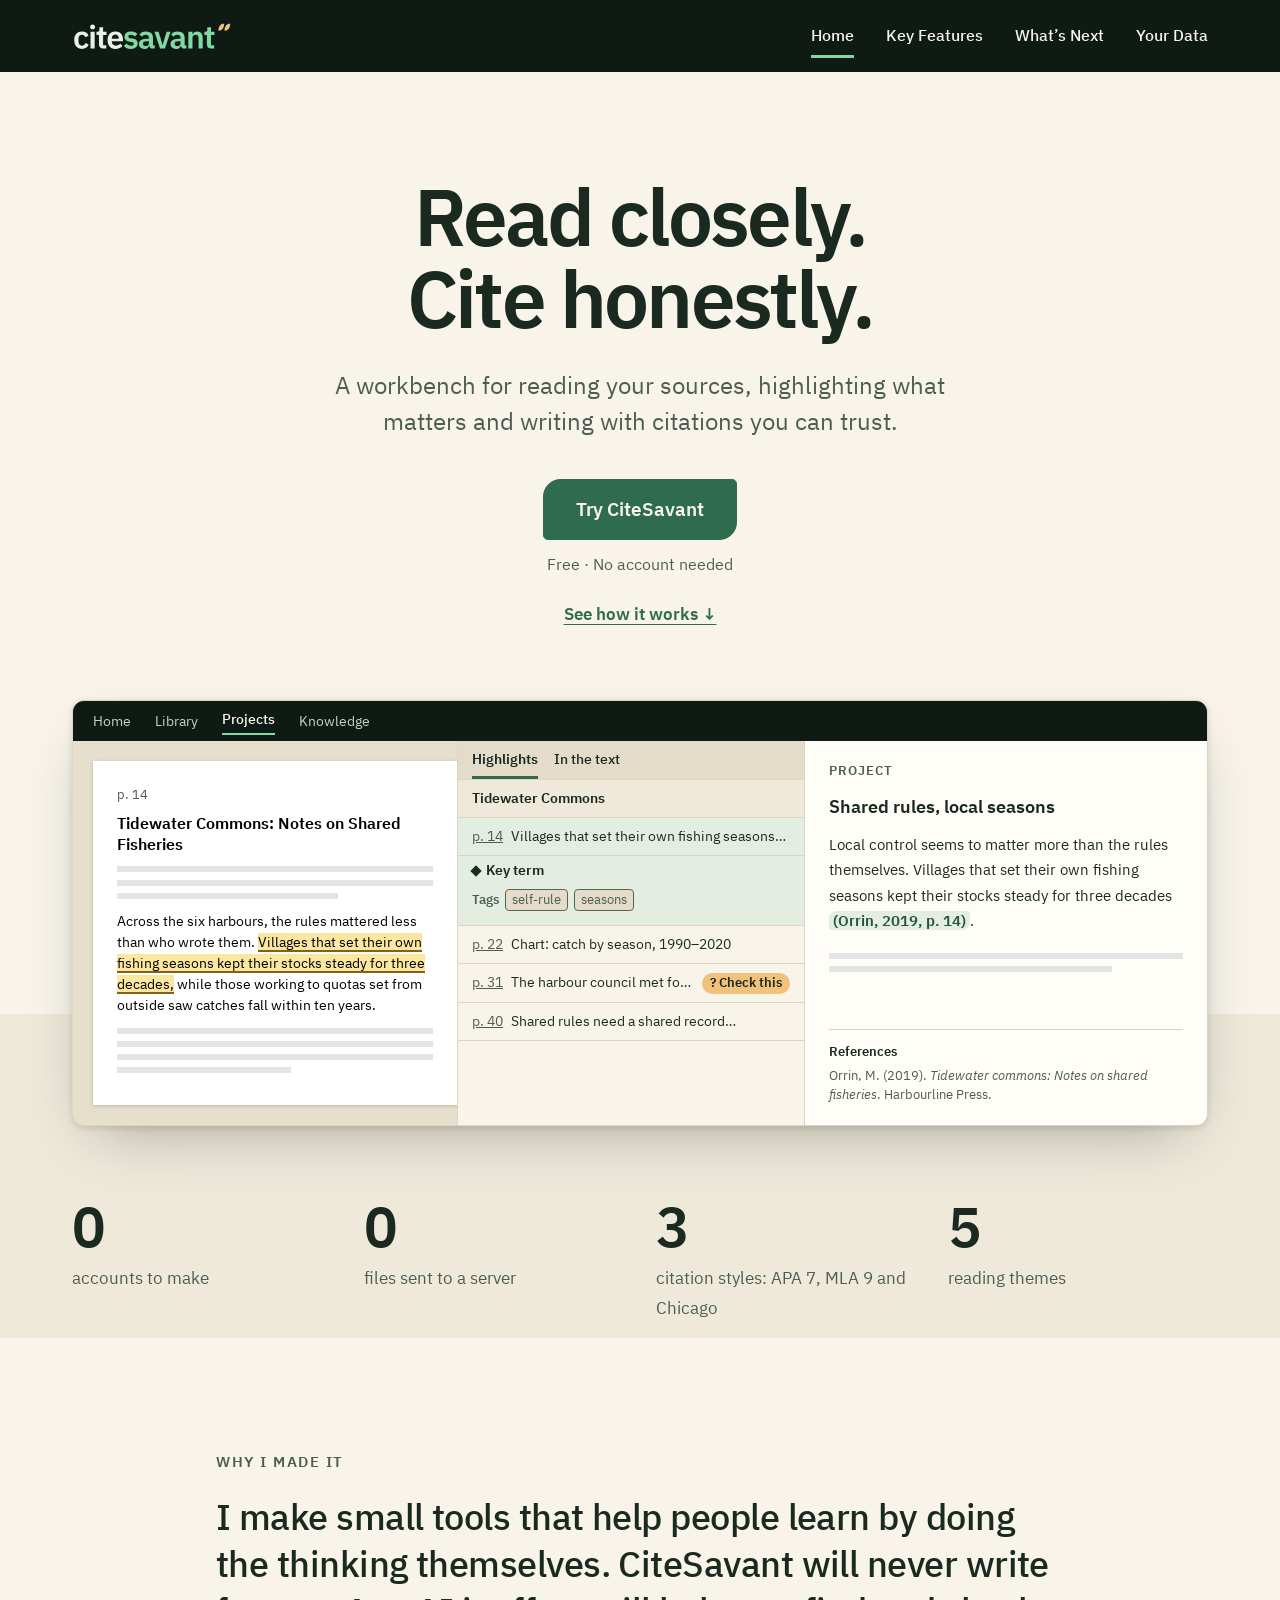
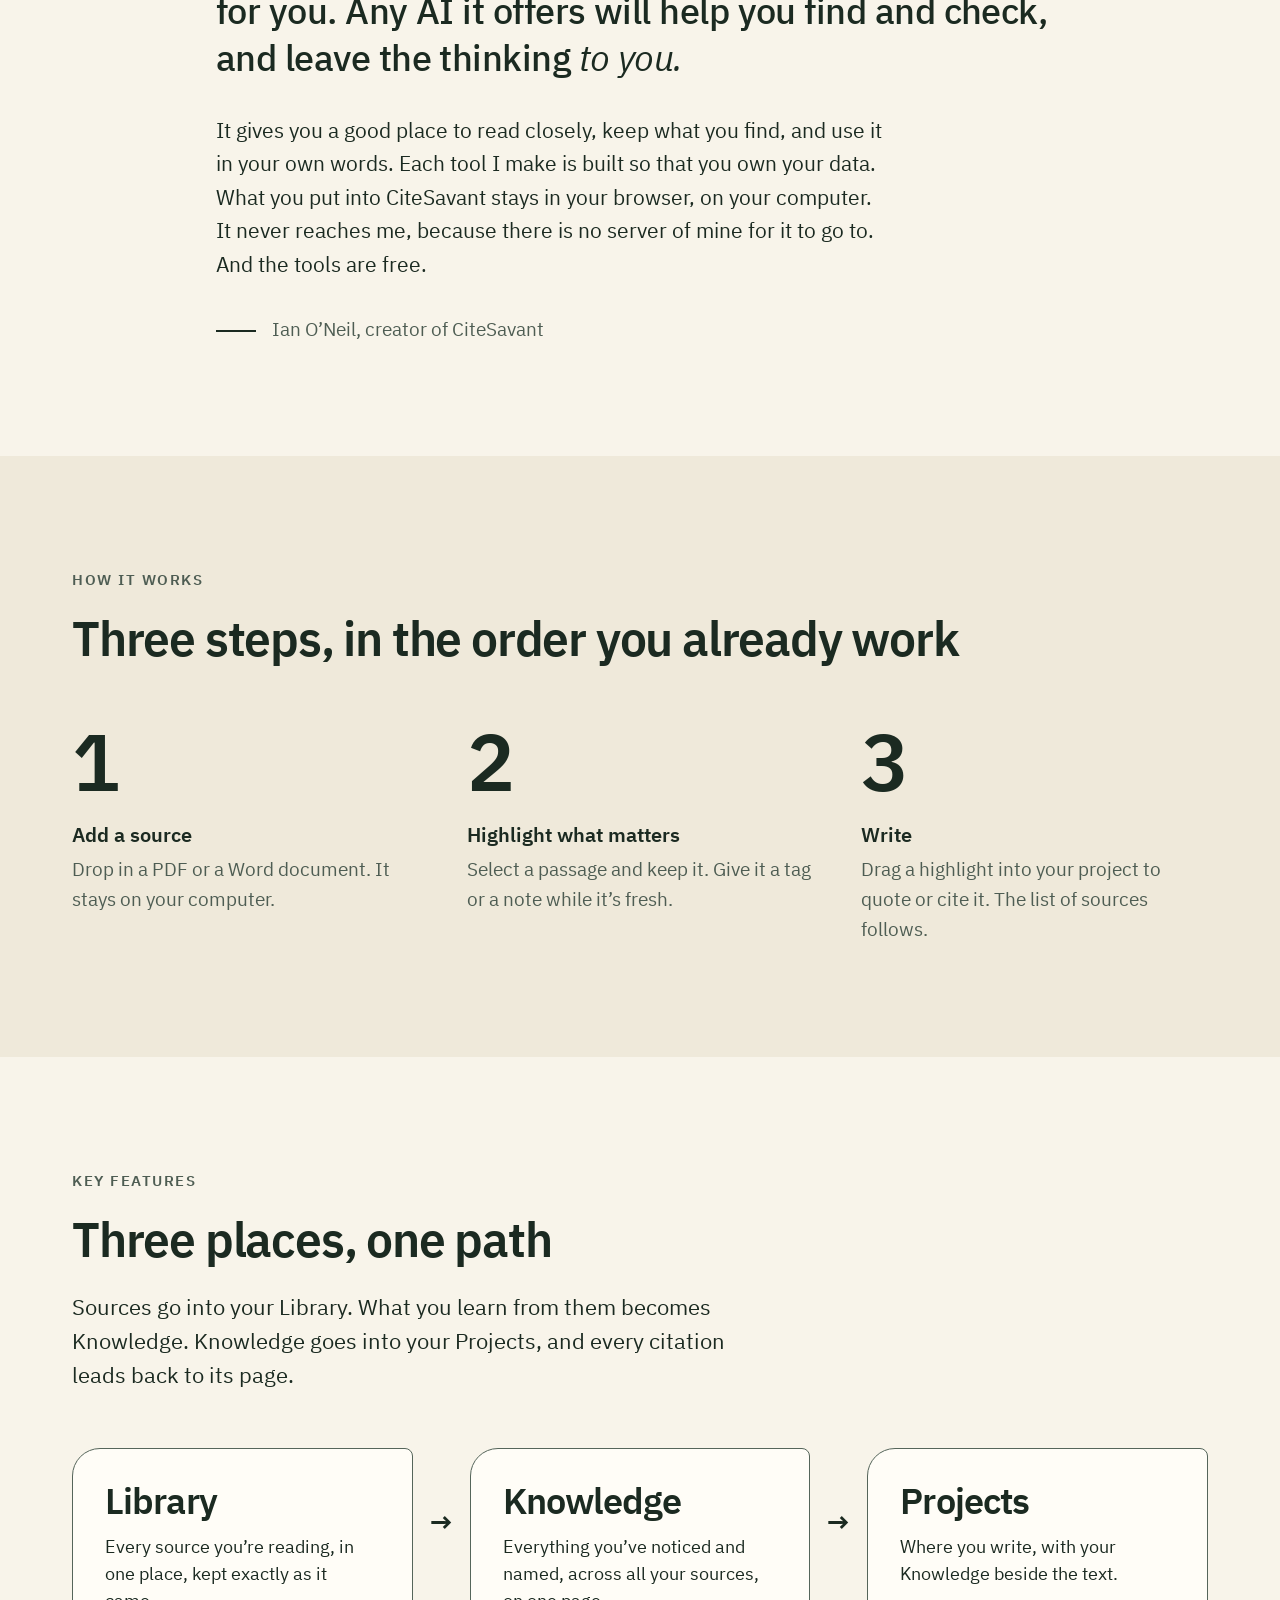
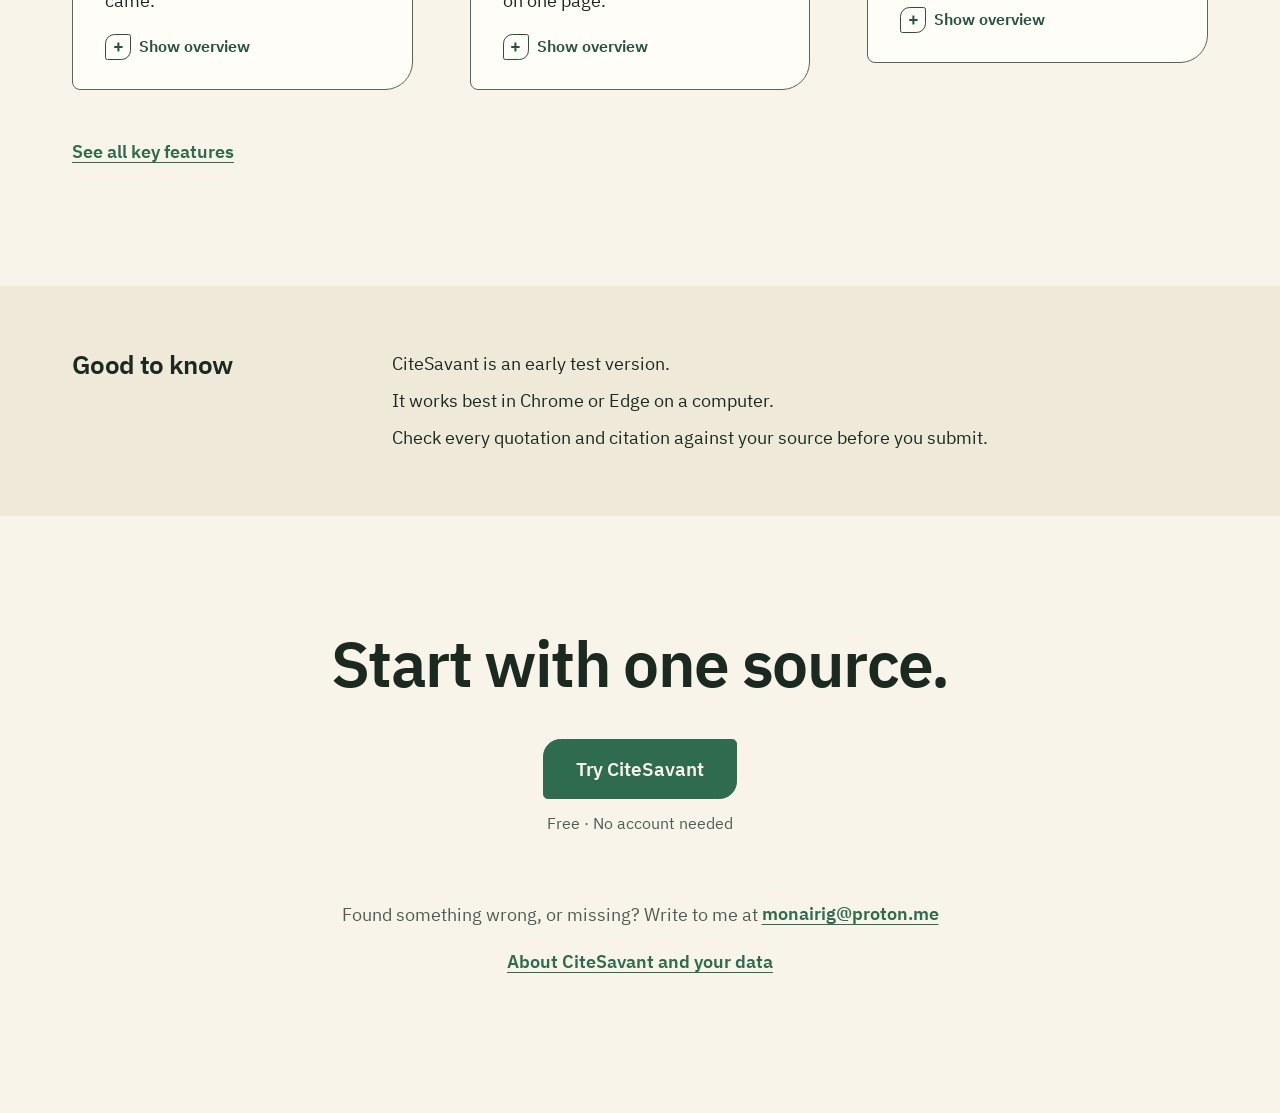
==== public/index.html @ 8fdb47af "Homepage: the approved v3 design, ready for Vercel - The four pages, stylesheet and logo from the ap" ====
<!DOCTYPE html>
<html lang="en">
<head>
<meta charset="utf-8">
<meta name="viewport" content="width=device-width, initial-scale=1">
<title>CiteSavant: read closely, cite honestly</title>
<link rel="stylesheet" href="site.css">
</head>
<body>

<header class="top">
  <div class="wrap">
    <a class="logo" href="index.html" aria-label="CiteSavant home"><img src="citesavant-wordmark-dark.svg" alt="CiteSavant"></a>
    <nav aria-label="Main">
      <a href="index.html" aria-current="page">Home</a>
      <a href="features.html">Key Features</a>
      <a href="whats-next.html">What’s Next</a>
      <a href="your-data.html">Your Data</a>
    </nav>
  </div>
</header>

<main id="top">
<section class="hero" aria-labelledby="h-open">
  <div class="wrap">
    <h1 id="h-open">Read closely.<br>Cite honestly.</h1>
    <p class="sub">A workbench for reading your sources, highlighting what matters and writing with citations you can trust.</p>
    <div class="acts">
      <a class="btn" href="https://app.citesavant.com">Try CiteSavant</a>
      <p class="under-btn">Free · No account needed</p>
      <a class="see" href="#how">See how it works ↓</a>
    </div>
  </div>
  <div class="stage">
    <div class="wrap">
      <div class="shot" role="img" aria-label="A drawing of CiteSavant. On the left, a page of a document with one passage highlighted. In the middle, the list of highlights: the selected one is a key term with the tags self-rule and seasons; another is marked Check this. On the right, a project being written, where the highlighted passage is cited as Orrin, 2019, page 14.">
        <div class="shot-bar" aria-hidden="true"><span>Home</span><span>Library</span><b>Projects</b><span>Knowledge</span></div>
        <div class="shot-body" aria-hidden="true">
          <div class="page">
            <div class="pg">p. 14</div>
            <div class="t">Tidewater Commons: Notes on Shared Fisheries</div>
            <div class="bars"><i></i><i></i><i class="w70"></i></div>
            <p>Across the six harbours, the rules mattered less than who wrote them. <span class="hl">Villages that set their own fishing seasons kept their stocks steady for three decades,</span> while those working to quotas set from outside saw catches fall within ten years.</p>
            <div class="bars"><i></i><i></i><i></i><i class="w55"></i></div>
          </div>
          <div class="side">
            <div class="tabs"><span class="on">Highlights</span><span>In the text</span></div>
            <div class="srcrow">Tidewater Commons</div>
            <div class="grow">
              <div class="row on"><span class="pl">p. 14</span><span class="tx">Villages that set their own fishing seasons…</span></div>
              <div class="det">
                <span class="kind">Key term</span>
                <div class="tagrow"><span class="k">Tags</span><span class="tag">self-rule</span><span class="tag">seasons</span></div>
              </div>
            </div>
            <div class="row"><span class="pl">p. 22</span><span class="tx">Chart: catch by season, 1990–2020</span></div>
            <div class="row"><span class="pl">p. 31</span><span class="tx">The harbour council met four times…</span><span class="check">? Check this</span></div>
            <div class="row"><span class="pl">p. 40</span><span class="tx">Shared rules need a shared record…</span></div>
          </div>
          <div class="write">
            <div class="pt">Project</div>
            <h4>Shared rules, local seasons</h4>
            <p>Local control seems to matter more than the rules themselves. Villages that set their own fishing seasons kept their stocks steady for three decades <span class="cite">(Orrin, 2019, p. 14)</span>.</p>
            <div class="bars"><i></i><i class="w80"></i></div>
            <div class="refs"><b>References</b><span class="new">Orrin, M. (2019). <i>Tidewater commons: Notes on shared fisheries</i>. Harbourline Press.</span></div>
          </div>
        </div>
      </div>
    </div>
  </div>
</section>

<section class="facts" aria-label="CiteSavant in numbers">
  <div class="wrap">
    <ul>
      <li><b>0</b><span>accounts to make</span></li>
      <li><b>0</b><span>files sent to a server</span></li>
      <li><b>3</b><span>citation styles: APA 7, MLA 9 and Chicago</span></li>
      <li><b>5</b><span>reading themes</span></li>
    </ul>
  </div>
</section>

<section class="band story" aria-labelledby="h-story">
  <div class="wrap">
    <p class="eyebrow" id="h-story">Why I made it</p>
    <blockquote>
      <p class="big">I make small tools that help people learn by doing the thinking themselves. CiteSavant will never write for you. Any AI it offers will help you find and check, and leave the thinking <em>to you.</em></p>
      <p class="rest">It gives you a good place to read closely, keep what you find, and use it in your own words. Each tool I make is built so that you own your data. What you put into CiteSavant stays in your browser, on your computer. It never reaches me, because there is no server of mine for it to go to. And the tools are free.</p>
    </blockquote>
    <p class="sign">Ian O’Neil, creator of CiteSavant</p>
  </div>
</section>

<section class="band alt" id="how" aria-labelledby="h-how">
  <div class="wrap">
    <p class="eyebrow">How it works</p>
    <h2 id="h-how">Three steps, in the order you already work</h2>
    <ol class="steps">
      <li><h3>Add a source</h3><p>Drop in a PDF or a Word document. It stays on your computer.</p></li>
      <li><h3>Highlight what matters</h3><p>Select a passage and keep it. Give it a tag or a note while it’s fresh.</p></li>
      <li><h3>Write</h3><p>Drag a highlight into your project to quote or cite it. The list of sources follows.</p></li>
    </ol>
  </div>
</section>

<section class="band" id="key-features" aria-labelledby="h-kf">
  <div class="wrap">
    <p class="eyebrow">Key features</p>
    <h2 id="h-kf">Three places, one path</h2>
    <p class="lede">Sources go into your Library. What you learn from them becomes Knowledge. Knowledge goes into your Projects, and every citation leads back to its page.</p>
    <div class="kf">
      <details name="kf">
        <summary><span class="nm">Library</span><span class="one">Every source you’re reading, in one place, kept exactly as it came.</span><span class="tog"><span class="o">Show overview</span><span class="c">Hide overview</span></span></summary>
        <div class="ov"><p>Add PDF and Word documents, search every word inside them, and sort them into collections you define.</p><p>Each file is kept once, exactly as it came, so every citation leads back to the real page.</p><a class="btn2" href="features.html#library">Explore feature</a></div>
      </details>
      <div class="arr" aria-hidden="true"><span>→</span></div>
      <details name="kf">
        <summary><span class="nm">Knowledge</span><span class="one">Everything you’ve noticed and named, across all your sources, on one page.</span><span class="tog"><span class="o">Show overview</span><span class="c">Hide overview</span></span></summary>
        <div class="ov"><p>Highlight a passage or box a chart in one step. Call it a framework, formula, key term or data, and add tags and a note.</p><p>Passages taken from a PDF are checked against the page itself, and anything doubtful is marked “Check this” until you’ve looked. It can still miss a missing accent, so check your quotes too.</p><a class="btn2" href="features.html#knowledge">Explore feature</a></div>
      </details>
      <div class="arr" aria-hidden="true"><span>→</span></div>
      <details name="kf">
        <summary><span class="nm">Projects</span><span class="one">Where you write, with your Knowledge beside the text.</span><span class="tog"><span class="o">Show overview</span><span class="c">Hide overview</span></span></summary>
        <div class="ov"><p>Drag in an item to cite or quote it. The list of sources follows in APA 7, MLA 9 or Chicago, and you can export to Word or PDF.</p><p>Anything missing from a reference shows as an amber placeholder, such as [year], never a guess.</p><a class="btn2" href="features.html#projects">Explore feature</a></div>
      </details>
    </div>
    <p class="kf-all"><a href="features.html">See all key features</a></p>
  </div>
</section>

<!-- Shared ending on every page -->
<section class="notes alt band" aria-labelledby="h-notes">
  <div class="wrap">
    <h2 id="h-notes">Good to know</h2>
    <ul>
      <li>CiteSavant is an early test version.</li>
      <li>It works best in Chrome or Edge on a computer.</li>
      <li>Check every quotation and citation against your source before you submit.</li>
    </ul>
  </div>
</section>

<section class="close" aria-labelledby="h-close">
  <div class="wrap">
    <h2 id="h-close">Start with one source.</h2>
    <a class="btn" href="https://app.citesavant.com">Try CiteSavant</a>
    <p class="under-btn">Free · No account needed</p>
    <div class="more">
      <p>Found something wrong, or missing? Write to me at <a href="mailto:monairig@proton.me">monairig@proton.me</a></p>
      <p><a href="https://app.citesavant.com/#/about">About CiteSavant and your data</a></p>
    </div>
  </div>
</section>
</main>
</body>
</html>
---- public/site.css ----
/* IBM Plex Sans, the same files the app ships (SIL Open Font License 1.1, see fonts/LICENSE.txt) */
@font-face{font-family:'IBM Plex Sans';font-style:normal;font-weight:400;font-display:swap;src:url(fonts/IBMPlexSans-Regular.woff2) format('woff2');}
@font-face{font-family:'IBM Plex Sans';font-style:normal;font-weight:500;font-display:swap;src:url(fonts/IBMPlexSans-Medium.woff2) format('woff2');}
@font-face{font-family:'IBM Plex Sans';font-style:normal;font-weight:600;font-display:swap;src:url(fonts/IBMPlexSans-SemiBold.woff2) format('woff2');}
@font-face{font-family:'IBM Plex Sans';font-style:italic;font-weight:400;font-display:swap;src:url(fonts/IBMPlexSans-Italic.woff2) format('woff2');}

:root{
  --bg:#f8f4ea; --surface:#efe9da; --desk:#e6dfcc; --rule:#ddd5c2; --line:#55655a;
  --text:#1b2a21; --muted:#4e5d53; --primary:#2f6b4f; --primary-deep:#24543e; --on-primary:#f8f4ea;
  --field:#fffdf7; --selected:#e3ede1; --chip:#e4dcc9; --highlight:#fce7a0; --check-bg:#f0c27b; --check-text:#1b2a21;
  --bar:#0f1a14; --bar-text:#f8f4ea;
  --doc-paper:#ffffff; --doc-ink:#000000;
  --leaf:1.1rem .3rem 1.1rem .3rem;
  --target:44px; --wrap:76rem; --measure:42rem;
}
*{box-sizing:border-box}
html{font-size:100%;scroll-behavior:smooth}
@media (prefers-reduced-motion: reduce){html{scroll-behavior:auto}}
body{margin:0;background:var(--bg);color:var(--text);font-family:'IBM Plex Sans','Segoe UI',system-ui,sans-serif;font-size:1.1875rem;line-height:1.6;-webkit-font-smoothing:antialiased}
a{color:var(--primary);font-weight:600;text-decoration:underline;text-underline-offset:4px;text-decoration-thickness:1px}
a:hover{text-decoration-thickness:2px;color:var(--primary-deep)}
:focus-visible{outline:3px solid var(--primary);outline-offset:2px}
h1,h2,h3{font-weight:600;margin:0;color:var(--text)}
p{margin:0}
ul{margin:0}
.wrap{max-width:var(--wrap);margin:0 auto;padding:0 2.5rem}

/* Top bar */
.top{background:var(--bar)}
.top .wrap{display:flex;align-items:center;justify-content:space-between;min-height:4.5rem;gap:1.5rem}
.logo{display:inline-flex;padding:1.125rem 0}               /* clear space = height of the "c" (about 18px at this size) */
.logo img{height:1.75rem;width:auto;min-width:96px;display:block}
.top nav{display:flex;gap:2rem}
.top nav a{color:var(--bar-text);font-weight:500;font-size:1rem;text-decoration:none;min-height:var(--target);display:inline-flex;align-items:center}
.top nav a:hover{text-decoration:underline;color:var(--bar-text)}
.top :focus-visible{outline-color:#7fd9a4}

/* Buttons */
.btn{display:inline-flex;align-items:center;justify-content:center;min-height:56px;padding:.875rem 2rem;border-radius:var(--leaf);background:var(--primary);color:var(--on-primary);font-size:1.1875rem;font-weight:600;text-decoration:none;border:1px solid var(--primary)}
.btn:hover{background:var(--primary-deep);color:var(--on-primary);text-decoration:none}
.under-btn{margin-top:.75rem;font-size:1rem;color:var(--muted)}

/* Bands: colour and space separate sections, not lines */
.band{padding:7rem 0}
.band.alt{background:var(--surface)}
.eyebrow{font-size:.9375rem;font-weight:600;letter-spacing:.1em;text-transform:uppercase;color:var(--muted);margin-bottom:1.25rem}
h2{font-size:3rem;line-height:1.1;letter-spacing:-.025em;margin-bottom:1.5rem}
h3{font-size:1.25rem;line-height:1.35;margin-bottom:.375rem}
.lede{font-size:1.375rem;line-height:1.55;max-width:var(--measure)}
.muted{color:var(--muted)}

/* Opening */
.hero{padding:6.5rem 0 0;text-align:center}
.hero h1{font-size:5rem;line-height:1.02;letter-spacing:-.035em;margin:0 auto 1.75rem}
.hero .sub{font-size:1.5rem;line-height:1.5;color:var(--muted);max-width:40rem;margin:0 auto 2.5rem}
.hero .acts{display:flex;flex-direction:column;align-items:center}
.hero .see{margin-top:1.5rem;font-size:1.0625rem}
.hero .stage{margin-top:4.5rem;position:relative}
.hero .stage::after{content:"";position:absolute;left:0;right:0;bottom:0;height:7rem;background:var(--surface);z-index:0}
.hero .stage .wrap{position:relative;z-index:1}

/* The drawing of the app (fictional content) */
.shot{background:var(--desk);border:1px solid var(--rule);border-radius:.75rem;overflow:hidden;box-shadow:0 24px 60px -24px rgba(15,26,20,.35),0 2px 6px rgba(15,26,20,.12);text-align:left}
.shot-bar{height:2.5rem;background:var(--bar);display:flex;align-items:center;gap:1.5rem;padding:0 1.25rem;color:#c5d3c9;font-size:.875rem}
.shot-bar b{color:var(--bar-text);font-weight:500;border-bottom:2px solid #7fd9a4;padding-bottom:.125rem}
.shot-body{display:grid;grid-template-columns:1.05fr .95fr 1.1fr;font-size:.875rem;line-height:1.5}
.page{background:var(--doc-paper);color:var(--doc-ink);margin:1.25rem 0 1.25rem 1.25rem;padding:1.5rem;box-shadow:0 1px 4px rgba(0,0,0,.18)}
.page .pg{color:#555;font-size:.8125rem;margin-bottom:.5rem}
.page .t{font-weight:600;font-size:1rem;line-height:1.3;margin-bottom:.75rem}
.bars i{display:block;height:.375rem;background:#e4e4e4;margin:.45rem 0}
.page p{margin:.75rem 0}
.hl{background-image:linear-gradient(var(--highlight),var(--highlight));background-repeat:no-repeat;background-size:100% 100%;text-decoration:underline;text-decoration-thickness:2px;text-underline-offset:3px;text-decoration-color:rgba(120,80,0,.9)}
.side{background:var(--bg);border-left:1px solid var(--rule);border-right:1px solid var(--rule)}
.tabs{display:flex;gap:1rem;padding:.5rem .875rem 0;background:var(--chip);border-bottom:1px solid var(--rule)}
.tabs span{padding-bottom:.375rem;font-weight:500}
.tabs .on{font-weight:600;border-bottom:3px solid var(--primary)}
.srcrow{padding:.5rem .875rem;background:var(--surface);border-bottom:1px solid var(--rule);font-weight:600}
.row{display:flex;gap:.5rem;align-items:baseline;padding:.5rem .875rem;border-bottom:1px solid var(--rule)}
.row.on{background:var(--selected)}
.pl{color:var(--muted);text-decoration:underline;flex:none}
.tx{flex:1;min-width:0;overflow:hidden;text-overflow:ellipsis;white-space:nowrap}
.det{background:var(--selected);border-bottom:1px solid var(--rule);padding:.25rem .875rem .875rem;display:grid;gap:.5rem}
.det .k{font-size:.8125rem;font-weight:600;color:var(--muted)}
.kind{display:inline-flex;align-items:center;gap:.375rem;font-weight:600;color:var(--text)}
.kind::before{content:"";width:.5rem;height:.5rem;background:var(--text);transform:rotate(45deg)}
.tag{display:inline-block;flex:none;padding:0 .375rem;border:1px solid var(--line);border-radius:.25rem;background:var(--chip);color:var(--muted);font-size:.8125rem;line-height:1.5}
.tagrow{display:flex;gap:.375rem;flex-wrap:wrap;align-items:center}
.check{display:inline-flex;align-items:center;gap:.25rem;flex:none;padding:0 .5rem;border-radius:999px;background:var(--check-bg);color:var(--check-text);font-weight:600;font-size:.8125rem;line-height:1.6}
.write{background:var(--field);padding:1.25rem 1.5rem;display:flex;flex-direction:column;gap:.75rem}
.write .pt{font-size:.8125rem;font-weight:600;letter-spacing:.08em;text-transform:uppercase;color:var(--muted)}
.write h4{margin:0;font-size:1.125rem;font-weight:600}
.write p{font-size:.9375rem;line-height:1.7}
.cite{display:inline;color:var(--primary-deep);font-weight:600;background:var(--selected);border-radius:.5rem .15rem .5rem .15rem;padding:0 .25rem;white-space:nowrap}
.write .refs{margin-top:auto;border-top:1px solid var(--rule);padding-top:.75rem;font-size:.8125rem;color:var(--muted)}
.write .refs b{display:block;font-weight:600;color:var(--text);margin-bottom:.25rem}

/* Opening animation: the passage is highlighted, then the citation lands in the project. CSS only; plays once. */
@media (prefers-reduced-motion: no-preference){
  .hl{animation:sweep 1s cubic-bezier(.4,0,.2,1) .6s both}
  .grow{animation:rise .5s ease-out 1.7s both}
  .cite{animation:land .6s cubic-bezier(.3,1.4,.6,1) 2.4s both}
  .refs .new{animation:rise .5s ease-out 2.9s both}
}
@keyframes sweep{from{background-size:0% 100%;text-decoration-color:transparent}to{background-size:100% 100%}}
@keyframes rise{from{opacity:0;transform:translateY(6px)}to{opacity:1;transform:none}}
@keyframes land{from{opacity:0;transform:translateY(-10px) scale(.9)}to{opacity:1;transform:none}}

/* Facts strip */
.facts{background:var(--surface);padding:4.5rem 0 1rem}
.facts ul{list-style:none;padding:0;display:grid;grid-template-columns:repeat(4,1fr);gap:2rem}
.facts b{display:block;font-size:3.5rem;font-weight:600;line-height:1;letter-spacing:-.03em;margin-bottom:.5rem}
.facts span{color:var(--muted);font-size:1.0625rem}

/* Story as a pull-quote */
.story .wrap{max-width:58rem}
.story blockquote{margin:0}
.story .big{font-size:2.25rem;line-height:1.3;letter-spacing:-.015em;font-weight:500}
.story .big em{font-style:italic}
.story .rest{margin-top:2rem;font-size:1.3125rem;max-width:var(--measure);color:var(--text)}
.story .sign{margin-top:2rem;color:var(--muted)}
.story .sign::before{content:"";display:inline-block;width:2.5rem;height:2px;background:var(--text);vertical-align:middle;margin-right:1rem}

/* How it works */
.steps{display:grid;grid-template-columns:repeat(3,minmax(0,1fr));gap:3rem;margin:3.5rem 0 0;padding:0;list-style:none;counter-reset:s}
.steps li{counter-increment:s}
.steps li::before{content:counter(s);display:block;font-size:5rem;font-weight:600;line-height:1;letter-spacing:-.04em;margin-bottom:1.25rem;color:var(--text)}
.steps p{color:var(--muted)}

/* How it fits together */
.fit{display:grid;grid-template-columns:minmax(0,1fr) minmax(0,1.25fr);gap:5rem;align-items:center}
.flow{display:grid;grid-template-columns:1fr auto 1fr auto 1fr;align-items:center;gap:.75rem;text-align:center}
.flow .node{background:var(--field);border:2px solid var(--text);padding:1.25rem .75rem}
.flow .node b{display:block;font-size:1.25rem;font-weight:600}
.flow .node span{display:block;font-size:.9375rem;color:var(--muted);margin-top:.25rem}
.flow .arr{font-size:1.5rem;font-weight:600}
.back{grid-column:1/-1;display:flex;align-items:center;gap:.75rem;margin-top:.75rem;font-size:.9375rem;color:var(--muted)}
.back .ln{flex:1;height:2px;background:var(--line);position:relative}
.back .ln::before{content:"";position:absolute;left:0;top:-5px;border:6px solid transparent;border-right:9px solid var(--line);border-left:0}

/* Part sections: Library, Knowledge, Projects */
.part-head{display:grid;grid-template-columns:minmax(0,1fr) minmax(0,1.15fr);gap:5rem;align-items:start}
.part-head.flip > :first-child{order:2}
.part-head .bigname{font-size:4rem;line-height:1;letter-spacing:-.035em;margin-bottom:1.25rem}
.part-head .what{font-size:1.5rem;line-height:1.45;margin-bottom:2.25rem}
.why{border-left:3px solid var(--primary);padding-left:1.5rem}
.why .k{font-size:.9375rem;font-weight:600;letter-spacing:.1em;text-transform:uppercase;color:var(--muted);margin-bottom:.625rem}
.why p + p{margin-top:.875rem}
.tiles{list-style:none;padding:0;margin:4rem 0 0;display:grid;grid-template-columns:repeat(auto-fit,minmax(13rem,1fr));gap:1rem}
.tiles li{background:var(--field);border:1px solid var(--rule);border-radius:.75rem;padding:1.5rem;font-size:1.0625rem;line-height:1.5}
.tiles .k{display:block;font-size:.9375rem;font-weight:600;letter-spacing:.1em;text-transform:uppercase;color:var(--muted);margin-bottom:.625rem}
.band.alt .tiles li{background:var(--bg)}
.extra{display:grid;grid-template-columns:minmax(0,1fr) minmax(0,1fr);gap:5rem;align-items:center;margin-top:5rem}
.extra h3{font-size:1.625rem;letter-spacing:-.01em;margin-bottom:.75rem}

/* Small app pictures */
.pic{background:var(--desk);border:1px solid var(--rule);border-radius:.75rem;overflow:hidden;box-shadow:0 18px 40px -22px rgba(15,26,20,.35);font-size:.875rem;line-height:1.45}
.pic .shot-bar{height:2.25rem}
.lib{display:grid;grid-template-columns:11rem 1fr;background:var(--bg)}
.lib .cols{background:var(--surface);border-right:1px solid var(--rule);padding:.875rem 0}
.lib .cols .h{font-size:.8125rem;font-weight:600;letter-spacing:.08em;text-transform:uppercase;color:var(--muted);padding:0 .875rem .5rem}
.lib .cols div.c{padding:.375rem .875rem}
.lib .cols div.c.on{background:var(--selected);font-weight:600}
.lib .main{padding:.875rem}
.fieldbox{background:var(--field);border:1px solid var(--line);border-radius:var(--leaf);padding:.375rem .75rem;display:flex;justify-content:space-between;gap:.5rem}
.fieldbox span{color:var(--muted)}
.lib table{width:100%;border-collapse:collapse;margin-top:.75rem}
.lib th{text-align:left;font-size:.8125rem;font-weight:600;color:var(--muted);padding:.375rem .5rem;border-bottom:1px solid var(--rule)}
.lib td{padding:.5rem;border-bottom:1px solid var(--rule);vertical-align:top}
.lib td .s{display:block;font-size:.8125rem;color:var(--muted)}
.know{background:var(--bg);padding:.875rem;display:grid;gap:.625rem}
.chips{display:flex;gap:.375rem;flex-wrap:wrap}
.chips span{border:1px solid var(--line);border-radius:999px;padding:0 .625rem;background:var(--bg)}
.chips span.on{background:var(--primary);border-color:var(--primary);color:var(--on-primary);font-weight:600}
.item{background:var(--field);border:1px solid var(--rule);padding:.75rem .875rem}
.item .top2{display:flex;justify-content:space-between;gap:.5rem;margin-bottom:.25rem}
.item .from{color:var(--muted);font-size:.8125rem}
.item .parts{display:flex;gap:.375rem;flex-wrap:wrap;margin-top:.375rem}
.item .fx{font-style:italic}
.item .chart{display:flex;align-items:flex-end;gap:.375rem;height:3rem;margin-top:.375rem;padding:.25rem;border:2px solid var(--primary)}
.item .chart i{flex:1;background:#b9c4bb}
.proj{display:grid;grid-template-columns:1.35fr 1fr;background:var(--bg)}
.proj .write{border-right:1px solid var(--rule)}
.proj .fig{border:1px solid var(--rule);padding:.5rem;background:var(--bg)}
.proj .fig .chart{display:flex;align-items:flex-end;gap:.375rem;height:3.25rem}
.proj .fig .chart i{flex:1;background:#b9c4bb}
.proj .fig .cap{font-size:.8125rem;color:var(--muted);margin-top:.375rem}
.proj .mini{padding:.5rem 0}
.proj .mini .row{cursor:default}

/* Example cards */
.card{background:var(--field);border:1px solid var(--rule);padding:1.75rem;font-size:1.0625rem;line-height:1.55}
.card .lbl{font-size:.9375rem;font-weight:600;letter-spacing:.08em;text-transform:uppercase;color:var(--muted);margin-bottom:.625rem}
.card .why2{margin-top:1rem;display:flex;flex-wrap:wrap;gap:.5rem;align-items:center;color:var(--muted);font-size:.9375rem}
.card .check{font-size:.9375rem;padding:.125rem .75rem}
.card .ref{padding-left:2rem;text-indent:-2rem}
.card .ref + .ref{margin-top:.75rem}
.slot{display:inline-block;padding:0 .375rem;border-radius:.25rem;background:var(--check-bg);color:var(--check-text);font-weight:600;text-indent:0}
.card .foot{margin-top:1rem;padding-top:.75rem;border-top:1px solid var(--rule);color:var(--muted);font-size:.9375rem}

/* Comfortable reading strip */
.strip{padding:3.5rem 0;background:var(--bg);border-top:1px solid var(--rule);border-bottom:1px solid var(--rule)}
.strip .wrap{display:grid;grid-template-columns:18rem minmax(0,1fr);gap:2rem;align-items:baseline}
.strip h2{font-size:1.625rem;margin:0}
.strip p{font-size:1.25rem}

/* What's next */
.next-intro{font-size:1.3125rem;max-width:var(--measure)}
.next{display:grid;grid-template-columns:repeat(2,minmax(0,1fr));gap:1rem;margin-top:3.5rem}
.next .t{background:var(--bg);border:1px solid var(--rule);border-radius:.75rem;padding:1.75rem}
.next .t p{color:var(--text)}
.next .ai{grid-column:1/-1;display:grid;grid-template-columns:minmax(0,1fr) minmax(0,1.1fr);gap:3rem;padding:2.25rem;background:var(--field);border:2px solid var(--text);border-radius:.75rem}
.next .ai h3{font-size:1.625rem;letter-spacing:-.01em;margin-bottom:.75rem}
.next .ai h4{margin:0 0 .75rem;font-size:1rem;font-weight:600;letter-spacing:.1em;text-transform:uppercase;color:var(--muted)}
.next .ai ul{padding:0;list-style:none;display:grid;gap:.75rem}
.next .ai li{padding-left:1.75rem;position:relative;font-size:1.0625rem;line-height:1.5}
.next .ai li::before{content:"";position:absolute;left:.25rem;top:.55em;width:.5rem;height:.5rem;background:var(--primary)}
.rules-line{margin-top:2.5rem;font-size:1.375rem;font-weight:500;max-width:var(--measure)}

/* Your data stays yours */
.data .state{font-size:4.25rem;line-height:1.02;letter-spacing:-.035em;max-width:16ch;margin-bottom:3.5rem}
.data .cols2{display:grid;grid-template-columns:minmax(0,1fr) minmax(0,1.05fr);gap:5rem;align-items:start}
.data .cols2 p + p{margin-top:1.25rem}
.map{border:1px solid var(--line);background:var(--bg);padding:2rem;font-size:1.0625rem}
.map .box{border:2px solid var(--text);padding:1.5rem;background:var(--field)}
.map .box > .lbl{font-weight:600;font-size:1.25rem;margin-bottom:1rem}
.map .inner{border:1px solid var(--line);padding:1rem 1.25rem;background:var(--bg)}
.map .inner + .inner{margin-top:.75rem}
.map .inner b{font-weight:600}
.map .inner p{color:var(--muted);font-size:1rem;margin-top:.25rem}
.map .out{display:flex;align-items:flex-start;gap:.75rem;margin-top:1.25rem;padding-left:1.5rem}
.map .arrow{flex:none;font-weight:600}
.map .cross{display:inline-block;border:1px solid var(--line);padding:.5rem .875rem;background:var(--field)}
.map .when{margin-top:.375rem;color:var(--muted);font-size:1rem}
.map .none{margin-top:1.25rem;font-weight:600}

/* Good to know */
.notes{padding:4rem 0}
.notes .wrap{display:grid;grid-template-columns:18rem minmax(0,1fr);gap:2rem}
.notes h2{font-size:1.625rem;margin:0}
.notes ul{padding:0;list-style:none;display:grid;gap:.5rem;font-size:1.125rem}

/* Closing */
.close{padding:7rem 0 8rem;text-align:center}
.close h2{font-size:4rem;margin-bottom:2.5rem}
.close .more a{display:inline-flex;align-items:center;min-height:var(--target)}
.close .more{margin-top:3.5rem;display:grid;gap:.25rem;justify-items:center;color:var(--muted);font-size:1.125rem}

/* Narrow */
@media (max-width: 800px){
  .wrap{padding:0 1.25rem}
  .top .wrap{min-height:4rem}
  .logo{padding:1rem 0}
  .logo img{height:1.5rem}
  .band{padding:4.5rem 0}
  h2{font-size:2.25rem}
  .hero{padding:3.5rem 0 0}
  .hero h1{font-size:3.25rem}
  .hero .sub{font-size:1.25rem;margin-bottom:2rem}
  .hero .acts{align-items:stretch}
  .btn{width:100%}
  .under-btn{text-align:center}
  .hero .stage{margin-top:3rem}
  .shot-body{grid-template-columns:1fr}
  .page{margin:1rem 1rem 0}
  .side{border:none;border-top:1px solid var(--rule);border-bottom:1px solid var(--rule);margin-top:1rem}
  .facts{padding:3.5rem 0 .5rem}
  .facts ul{grid-template-columns:repeat(2,1fr);gap:2rem 1.25rem}
  .facts b{font-size:2.75rem}
  .story .big{font-size:1.625rem}
  .story .rest{font-size:1.1875rem}
  .steps{grid-template-columns:1fr;gap:2.5rem;margin-top:2.5rem}
  .steps li::before{font-size:3.5rem;margin-bottom:.75rem}
  .fit{grid-template-columns:1fr;gap:2.5rem}
  .flow{grid-template-columns:1fr;gap:.5rem}
  .flow .arr{transform:rotate(90deg)}
  .part-head,.extra,.data .cols2{grid-template-columns:1fr;gap:2.5rem}
  .part-head.flip > :first-child{order:0}
  .part-head .bigname{font-size:3rem}
  .part-head .what{font-size:1.25rem;margin-bottom:1.75rem}
  .tiles{margin-top:2.5rem;grid-template-columns:1fr}
  .extra{margin-top:3.5rem}
  .lib{grid-template-columns:1fr}
  .lib .cols{border-right:none;border-bottom:1px solid var(--rule);display:flex;flex-wrap:wrap;gap:.25rem;padding:.625rem}
  .lib .cols .h{width:100%;padding:0 .25rem .25rem}
  .lib .cols div.c{padding:.25rem .5rem}
  .proj{grid-template-columns:1fr}
  .proj .write{border-right:none;border-bottom:1px solid var(--rule)}
  .strip .wrap,.notes .wrap{grid-template-columns:1fr;gap:.75rem}
  .next{grid-template-columns:1fr;margin-top:2.5rem}
  .next .ai{grid-template-columns:1fr;gap:1.75rem;padding:1.5rem}
  .data .state{font-size:2.75rem;margin-bottom:2.5rem}
  .map{padding:1.25rem}
  .close{padding:4.5rem 0 5.5rem}
  .close h2{font-size:2.5rem}
}

/* ---- v3: separate pages ---- */
.top nav a[aria-current="page"]{text-decoration:none;box-shadow:inset 0 -3px 0 #7fd9a4}
@media (max-width: 800px){
  .top .wrap{flex-wrap:wrap;gap:0;min-height:0}
  .top nav{width:100%;gap:1.25rem;flex-wrap:wrap;border-top:1px solid rgba(248,244,234,.15)}
  .top nav a{font-size:.9375rem}
}
/* Page header on inner pages */
.pagehead{padding:5.5rem 0 4rem}
.pagehead h1{font-size:4.5rem;line-height:1.02;letter-spacing:-.035em;margin-bottom:1.5rem}
.pagehead .lede{font-size:1.5rem}
.jump{display:flex;flex-wrap:wrap;gap:.5rem 2rem;margin-top:2.25rem;font-size:1.0625rem}
.jump a{min-height:var(--target);display:inline-flex;align-items:center}
/* Key features tiles on Home: each opens in place (no script) */
.kf{display:grid;grid-template-columns:minmax(0,1fr) auto minmax(0,1fr) auto minmax(0,1fr);gap:1rem;align-items:start;margin-top:3.5rem}
.kf .arr{font-size:1.75rem;font-weight:600;padding-top:3.25rem;pointer-events:none}
.kf details{background:var(--field);border:1px solid var(--line);border-radius:1.75rem .5rem 1.75rem .5rem}
.kf details[open]{border:2px solid var(--primary);background:var(--selected)}
.kf summary{list-style:none;cursor:pointer;padding:2rem 2rem 1.75rem;border-radius:inherit;min-height:var(--target)}
.kf summary::-webkit-details-marker{display:none}
.kf summary:hover .nm{text-decoration:underline;text-decoration-thickness:2px;text-underline-offset:6px}
.kf .nm{display:block;font-size:2.25rem;font-weight:600;letter-spacing:-.025em;line-height:1.1;margin-bottom:.75rem}
.kf .one{display:block;font-size:1.125rem;line-height:1.5;color:var(--text)}
.kf .tog{display:inline-flex;align-items:center;gap:.5rem;margin-top:1.25rem;font-size:1rem;font-weight:600;color:var(--primary-deep)}
.kf .tog::before{content:"+";display:inline-grid;place-items:center;width:1.5rem;height:1.5rem;border:1.5px solid currentColor;border-radius:.6rem .15rem .6rem .15rem;font-size:1.125rem;line-height:1}
.kf details[open] .tog::before{content:"–"}
.kf .tog .c{display:none}
.kf details[open] .tog .o{display:none}
.kf details[open] .tog .c{display:inline}
.kf .ov{padding:0 2rem 2rem;font-size:1.0625rem;line-height:1.6}
.kf .ov p + p{margin-top:.75rem}
.btn2{display:inline-flex;align-items:center;justify-content:center;min-height:var(--target);margin-top:1.5rem;padding:.625rem 1.5rem;border-radius:var(--leaf);background:var(--bg);color:var(--primary-deep);border:1.5px solid var(--primary);font-weight:600;font-size:1.0625rem;text-decoration:none}
.btn2:hover{background:var(--primary);color:var(--on-primary);text-decoration:none}
.kf-all{margin-top:2.5rem;font-size:1.125rem}
.kf-all a{min-height:var(--target);display:inline-flex;align-items:center}
@media (max-width: 800px){
  .pagehead{padding:3.5rem 0 2.5rem}
  .pagehead h1{font-size:3rem}
  .pagehead .lede{font-size:1.25rem}
  .kf{grid-template-columns:1fr;gap:.5rem;margin-top:2.5rem}
  .kf .arr{padding:0;text-align:center;line-height:1}
  .kf .arr span{display:inline-block;transform:rotate(90deg)}
  .kf summary{padding:1.5rem 1.5rem 1.25rem}
  .kf .nm{font-size:1.875rem}
  .kf .ov{padding:0 1.5rem 1.5rem}
  .btn2{width:100%}
}

.pagehead-h1{font-size:4.5rem;line-height:1.02;letter-spacing:-.035em;margin-bottom:1.25rem}
.fitpage .fit{align-items:end}
.data h1.state{font-size:4.5rem;line-height:1.02;letter-spacing:-.035em;max-width:16ch;margin-bottom:3.5rem}
@media (max-width: 800px){ .pagehead-h1,.data h1.state{font-size:3rem} }

/* Sizes for the drawings, as classes (the security policy allows no inline styles) */
.bars i.w55{width:55%}
.bars i.w70{width:70%}
.bars i.w80{width:80%}
.chart i.h35{height:35%}
.chart i.h40{height:40%}
.chart i.h60{height:60%}
.chart i.h70{height:70%}
.chart i.h90{height:90%}
.eyebrow.after-title{margin-top:.5rem}
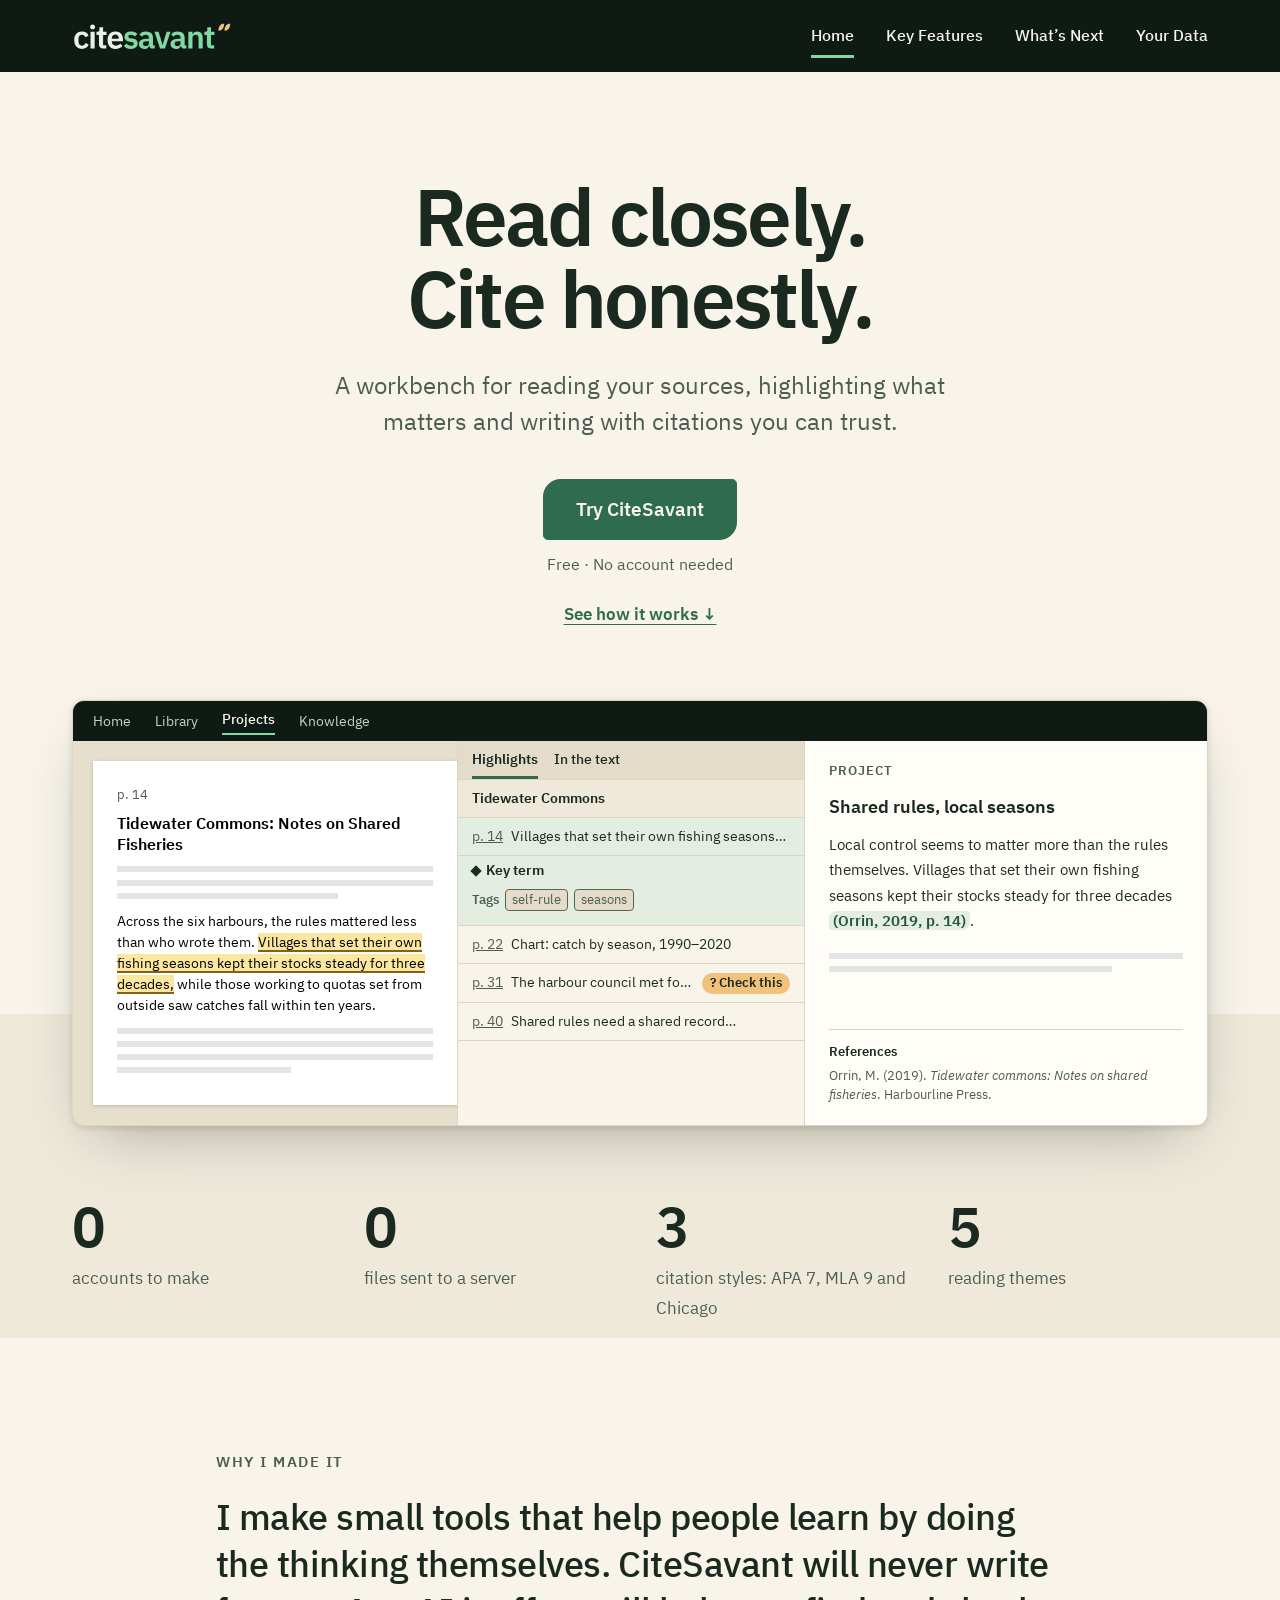
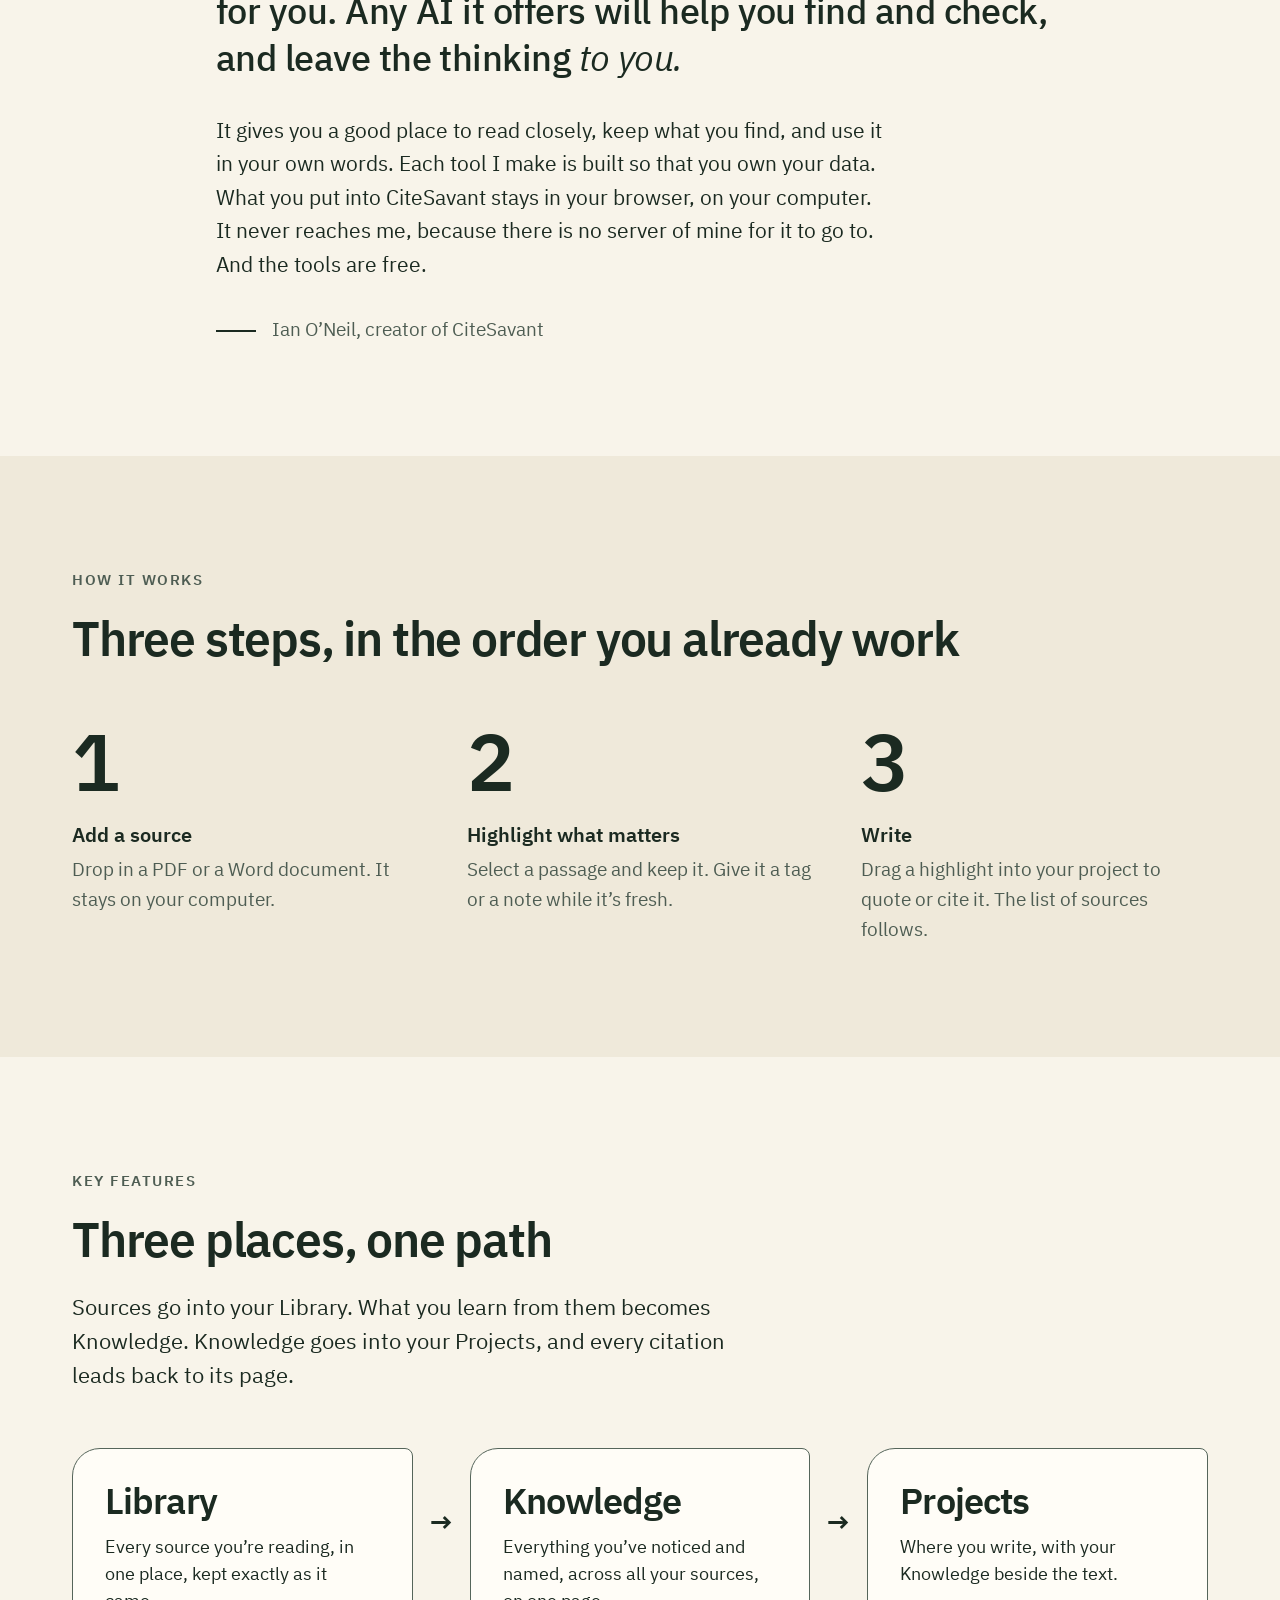
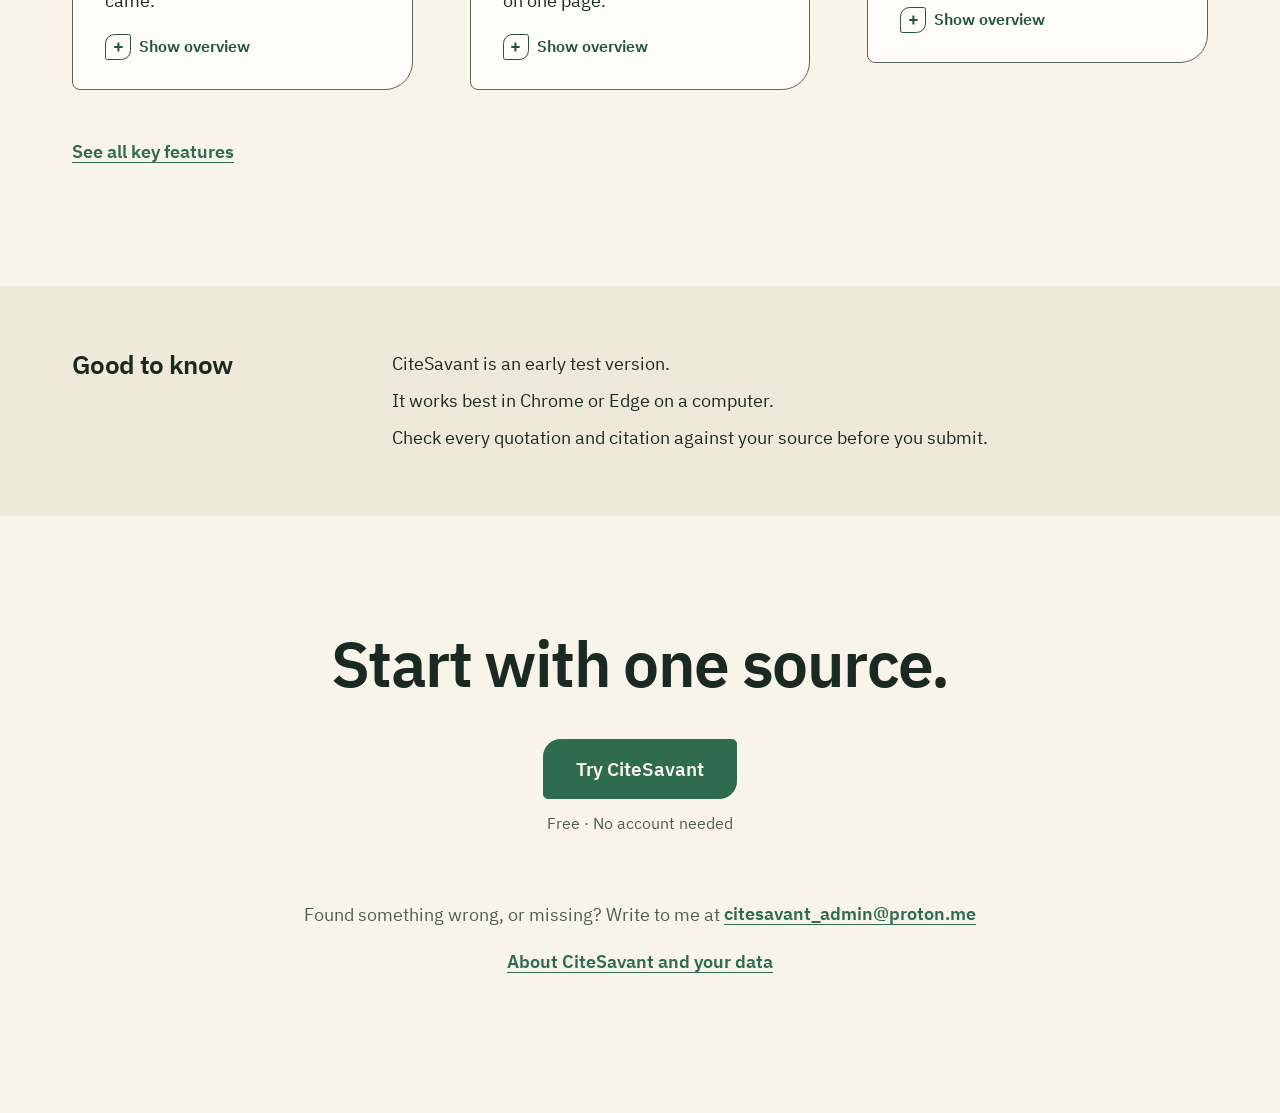
==== commit 0a734764: "Feedback address: citesavant_admin@proton.me The footer of all four pages (link and text), and the o" ====
--- a/public/index.html
+++ b/public/index.html
@@ -147,7 +147,7 @@
     <a class="btn" href="https://app.citesavant.com">Try CiteSavant</a>
     <p class="under-btn">Free · No account needed</p>
     <div class="more">
-      <p>Found something wrong, or missing? Write to me at <a href="mailto:monairig@proton.me">monairig@proton.me</a></p>
+      <p>Found something wrong, or missing? Write to me at <a href="mailto:citesavant_admin@proton.me">citesavant_admin@proton.me</a></p>
       <p><a href="https://app.citesavant.com/#/about">About CiteSavant and your data</a></p>
     </div>
   </div>
